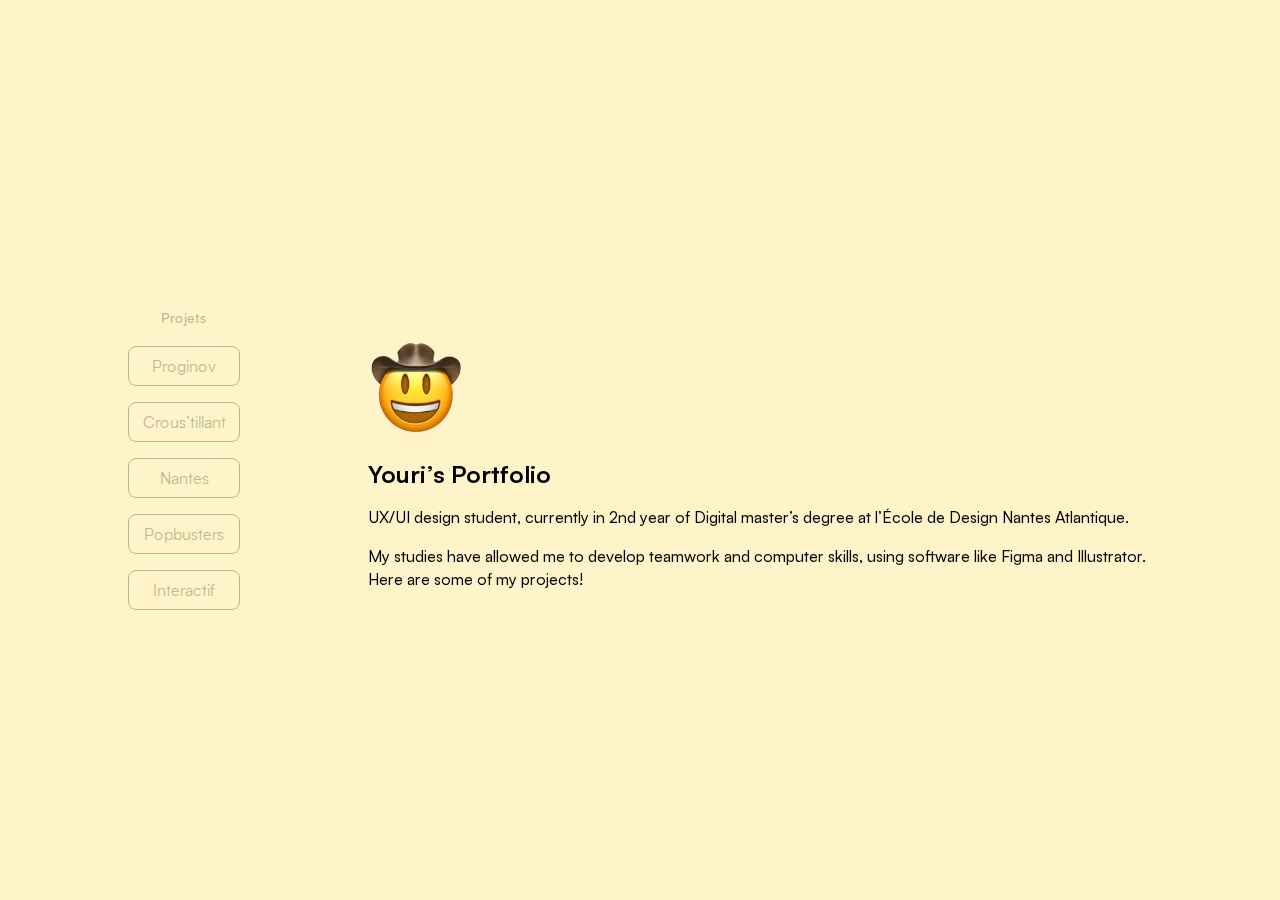
==== en/index.html @ 5139489c "english version" ====
<!DOCTYPE html>
<html lang="en">

<head>
    <meta charset="UTF-8">
    <meta http-equiv="X-UA-Compatible" content="IE=edge">
    <meta name="viewport" content="width=device-width, initial-scale=1.0">
    <link rel="shortcut icon" href="../img/icon.png" type="image/x-icon">
    <title>Youri’s Portfolio</title>
    <link rel="stylesheet" href="../styles.css">
    <script src="https://cdnjs.cloudflare.com/ajax/libs/gsap/3.11.5/gsap.min.js"></script>
</head>

<body>
    <nav>
        <ul>
            <p> <span>Projets</span> </p>
            <li><a class="anchor" href="" data-id="proginov" data-color="#b6c8de"> Proginov </a></li>
            <li><a class="anchor" href="" data-id="crous" data-color="#ffffff"> Crous’tillant </a></li>
            <li><a class="anchor" href="" data-id="nmdmp" data-color="#e6b2d1"> Nantes </a></li>
            <li><a class="anchor" href="" data-id="popbusters" data-color="#f0c2c2"> Popbusters </a></li>
            <li><a class="anchor" href="" data-id="interactive" data-color="#e0f9b0"> Interactif </a></li>
        </ul>
    </nav>

    <article>
        <img src="../img/face_with_cowboy_hat.png" alt="Cowboy Emoji">
        <h1 id="title">Youri’s Portfolio</h1>
        <p>UX/UI design student, currently in 2nd year of Digital master’s degree at l’École de Design Nantes Atlantique.</p>
        <p>My studies have allowed me to develop teamwork and computer skills, using software like Figma and Illustrator. Here are some of my projects!</p>
    </article>

    <div id="container">
        <div class="content" id="proginov">
            <h2>Proginov</h2>
            <p class="caption">Internship · September and October 2022 · 8 weeks</p>
            <a href="" target="_blank" class="link">View the website</a>
            <p>During this internship, the company asked me to design a <strong>recruitment website</strong>. I started by creating <strong>wireframes</strong> and <strong>mockups</strong> in <strong>Figma</strong> to prepare the structure of the website. Then, I <strong>developed</strong> it using HTML, PHP, CSS, and JavaScript, ensuring it was responsive to all screen sizes. I also implemented an application form allowing the company to receive candidates for multiple positions. Finally, I ensured the website was properly tested on different browsers and platforms. Additionally, I worked on some extra projects related to the website, such as graphic and promotional design.</p>
            <p>I really enjoyed this internship because it allowed me to use and develop my <strong>skills</strong> in <strong>various fields</strong>: UX and UI, obviously, but also graphic design, 3D infographics, and coding. I also significantly improved my programming skills by developing the website.</p>
            <img src="../img/proginov.jpg" alt="Project image">
        </div>
    
        <div class="content" id="crous">
            <h2>Crous’tillant</h2>
            <p class="caption">Bachelor Project (school project) · November 2022 to June 2023 · 8 months · Solo</p>
            <a href="" target="_blank" class="link">View the mockup on Figma</a>
            <p>For my final Bachelor cycle project, I chose to work on French <strong>university restaurants</strong> and imagine ways to improve their <strong>user experience</strong>. After dining in these restaurants several times, I noticed that <strong>long waiting times</strong> could prevent some students from enjoying these meals, and there was significant <strong>food waste</strong>.</p>
            <p>I thought of ways to address these issues through a <strong>mobile app</strong> and some adjustments in the restaurants. The app I envisioned allows students to get real-time information about their favorite university restaurants, such as <strong>menus</strong> and <strong>food quantities</strong>, as well as the <strong>estimated waiting time</strong> at the entrance, without having to go there and waste valuable minutes of their short lunch break. It also offers a <strong>click and collect</strong> feature in certain types of restaurants, and community members can suggest dishes they’d like to see in their favorite establishments. All these features aim to <strong>make meals easier</strong> for students without them having to rush during their short breaks, giving them a bit of control over the menus.</p>
            <p>This project was purely focused on <strong>user experience and interface design</strong>. I started by conducting extensive research in various fields and learned a lot about university restaurants. I also <strong>discussed with the team</strong> of a university restaurant to understand how they operated and which of my ideas were most feasible. Then, I imagined the app's features, organized them into menus and pages, and finally created the project’s identity and visuals.</p>
            <div class="images">
                <img src="../img/croustillant/restaurants.jpg" alt="Screenshot of the project mockup, Restaurants page"> 
                <img src="../img/croustillant/restaurant.jpg" alt="Screenshot of the project mockup, a restaurant page"> 
                <img src="../img/croustillant/paiement.jpg" alt="Screenshot of the project mockup, Payment page"> 
                <img src="../img/croustillant/communaute.jpg" alt="Screenshot of the project mockup, Community page"> 
            </div>
        </div>
    
        <div class="content" id="nmdmp">
            <h2>Nantes Métropole dans ma Poche</h2>
            <p class="caption">Iterative Project (school project) · November 2022 to February 2023 · 4 months · 4 people</p>
            <p>We worked with Nantes Métropole on this project. The city hall asked us to review the <strong>city’s app</strong> and come up with <strong>new ways to interact and navigate</strong> within it. We used the <strong>Scrum</strong> method, which involves precisely organizing the tasks each team member needs to accomplish and completing them in a short period called a “sprint” before presenting the results to the partners and incorporating their feedback to continue.</p>
            <p>We created <strong>interactive prototypes</strong> with <strong>Figma</strong> to showcase the app's envisioned features, and we used <strong>Notion</strong> to assign tasks and <strong>plan</strong> everything.</p>
            <p>Scrum is a way to quickly <strong>conceive and implement new ideas</strong> for a service. We documented our design concepts for the app and decided which ones were the best to <strong>prioritize</strong> tasks and <strong>prototype</strong> these concepts in several hours of work.</p>
            <p>This project allowed me to explore <strong>new methods</strong> of organization and ideation, as well as to work within a <strong>larger team</strong> in collaboration with a company. The managers of Nantes Métropole in My Pocket were <strong>interested</strong> in our proposals for this app designed to improve and facilitate the lives of Nantes residents, and they always provided feedback to improve our ideas.</p>
            <div class="images">
                <img src="../img/nmdmp/onboarding.jpg" alt="Screenshot of the project mockup, Welcome and Introduction pages"> 
                <img src="../img/nmdmp/accueil.jpg" alt="Screenshot of the project mockup, Main page"> 
                <img src="../img/nmdmp/map1.jpg" alt="Screenshot of the project mockup, Map"> 
                <img src="../img/nmdmp/map2.jpg" alt="Screenshot of the project mockup, details on a point of interest on the map"> 
            </div>
            <img src="../img/nmdmp/nmdmp.jpg" alt="Project image">
            <p class="credits">Project made with Jeanne Bramkamp, Emma Guiglion and Lise Pettine.</p>
        </div>

        <div class="content" id="popbusters">
            <h2>Popbusters</h2>
            <h3>Concept Store Design Project</h3>
            <p class="caption">Short project (school project) · March 2022 · 4 weeks · 2 people</p>
            <a href="https://www.figma.com/proto/fScQpJJanfPsv1Zy2GPo0R/PopBusters-%3A-UI-kit-et-maquettes?page-id=0%3A1&node-id=33-1532&starting-point-node-id=33%3A1532&t=AORgiSvgFSSacQJK-1" target="_blank" class="link">View the prototype on Figma</a>
            <p>For this project, we had to design a <strong>concept store</strong> and its website in pairs. Since we both love <strong>cinema</strong>, we decided to create a concept store linked to this art form. We then had to choose the brand’s <strong>visual identity</strong>: its logo, colors, and typography. Our inspiration came from <strong>cinema-related elements</strong> such as popcorn, films, and the red color associated with theater seats. Finally, we created the <strong>wireframes</strong> and <strong>prototype</strong> of the website.</p>
            <p>The result is a <strong>virtual concept store</strong> for blockbuster fans, where they can rent original and iconic pieces from cult films. The logo was created using <strong>Illustrator</strong>, the 3D images were made with <strong>Blender</strong>, and the prototypes were designed in <strong>Figma</strong>.</p>
            <p>During this project, I was able to express my <strong>creativity</strong> and explore themes I enjoy, while also working with 3D software. From modeling and texture creation to animation, I significantly improved my <strong>3D skills</strong> through Popbusters. I also extensively used Figma’s prototyping features to design <strong>user-friendly animations</strong>.</p>
            <img src="../img/popbusters.jpg" alt="Project image">
            <p class="credits">Project made with Augustin de Soras.</p>
            <h3>Video Creation with After Effects</h3>
            <p class="caption">After Effects (school project) · April 2022 · 4 weeks · Solo project</p>
            <p>I later had the opportunity to create a 30-second <strong>motion design</strong> video showcasing this fictional brand and all its visuals, working again with <strong>Blender</strong> and <strong>After Effects</strong>. Since I enjoy creating visual elements, animating, and editing videos, this introductory After Effects course allowed me to use some of the assets I had already created and further <strong>expand</strong> the Popbusters universe.</p>
            <div class="video">
                <div class="video__youtube" data-youtube>
                    <img src="https://i.ytimg.com/vi/KMeRdoOwNqo/maxresdefault.jpg" class="video__placeholder" />
                    <button class="video__button" data-youtube-button="https://www.youtube-nocookie.com/embed/KMeRdoOwNqo?si=0rD6cIy94Y7SiwXt"></button>
                </div>
            </div>
            <h3>3D Video Creation</h3>
            <p class="caption">Workshop Animate Your Interface (school project) · June 2023 · 3 days · 3 people</p>
            <p>A year later, I had to create a video combining real footage and special effects in three days. With my group, we decided to build upon Popbusters and made a short fictional advertisement using <strong>video compositing</strong> and 3D animated elements. This allowed me to enhance my video skills and handle the <strong>sound design</strong>, from effects to music, for this short spot, as I’m very interested in sound engineering and music creation.</p>
            <div class="video">
                <div class="video__youtube" data-youtube>
                    <img src="https://i.ytimg.com/vi/QdWxmrBs-hw/maxresdefault.jpg" class="video__placeholder" />
                    <button class="video__button" data-youtube-button="https://www.youtube-nocookie.com/embed/QdWxmrBs-hw?si=RtDqB0ObkKawFbf7"></button>
                </div>
            </div>
            <p class="credits">Project made with Augustin de Soras and Élisa Desvaux.</p>
        </div>
        
        <div class="content" id="interactive">
            <h2>Interactive Workshops</h2>
            <h3>Esprits Émotifs</h3>
            <p class="caption">Creative Coding Workshop (school project) · January 2022 · 4 days · 3 people</p>
            <p>In groups of three, we had to create a generative and interactive installation using <strong>Processing</strong>, a programming language. We explored <strong>interactive solutions</strong> and imagined a <strong>poetic universe</strong>. Our code-generated graphics were projected onto a wall, and a webcam recognized masks made for the installation. Users could pick up a mask from a table and show it to the camera. A unique graphic and musical universe was triggered depending on the mask, with each universe representing a different emotion.</p>
            <p>This playful project involved UX, graphic design, machine learning, and programming. It was very <strong>educational</strong>. I also had the opportunity to compose the installation’s <strong>music</strong>, making this intense week of work even more enjoyable.</p>
            <div class="video">
                <div class="video__youtube" data-youtube>
                    <img src="https://i.ytimg.com/vi/pBznaCTKOeM/hqdefault.jpg" class="video__placeholder" />
                    <button class="video__button" data-youtube-button="https://www.youtube-nocookie.com/embed/pBznaCTKOeM"></button>
                </div>
            </div>
            <p class="credits">Project made with Augustin de Soras and Jade Roche.</p> 
            <h3>Marmota</h3>
            <p class="caption">Arcade & Craft & Alternative Controller Workshop (school project) · January 2023 · 4 days · 5 people</p>
            <p>In the arcade workshop, we had to create an <strong>interactive game without a screen</strong> in groups of five. We were tasked with using an unconventional controller, <strong>Arduino devices</strong>, and building the game using available materials (wood, cardboard, etc.). We designed a game where players feed a marmot by grabbing fake food at the start of the path with a hand-shaped spatula and guiding it to the end as quickly as possible, avoiding obstacles and preventing the food from falling. We used light sensors, servo motors, and lots of wiring and code to build the entire game. It’s <strong>fun</strong> to play and fosters competition between players, encouraging them to beat the high score, reminiscent of old arcade games.</p>
            <p>This workshop was an opportunity to work as a team, brainstorm creative ideas for the game’s design, and improve my <strong>programming skills</strong>.</p>
            <div class="video">
                <div class="video__youtube" data-youtube>
                    <img src="https://i.ytimg.com/vi/MCeb9j1z7xY/maxresdefault.jpg" class="video__placeholder" />
                    <button class="video__button" data-youtube-button="https://www.youtube-nocookie.com/embed/MCeb9j1z7xY"></button>
                </div>
            </div>
            <p class="credits">Project made with Élisa Desvaux, Nina Doris, Baudouin Lainé and Jade Roche.</p>
            <h3>Tako</h3>
            <p class="caption">Network Workshop (school project) · May 2023 · 4 days · 6 people</p>
            <p>The Network workshop involved creating a <strong>massively multiplayer game</strong> in four days, in groups of six. The game was to run on a main screen visible to all players, with their smartphones acting as individual controllers. We designed a game where two teams compete in a tug-of-war contest. Players scan a QR code on the main screen to join a team, turning their phone into a controller to pull the rope with their team and recruit more players to tilt the balance in their favor.</p>
            <p>During this project, I enjoyed programming the node server and the web page players could access, while learning new terminal commands and deepening my back-end programming knowledge. I also used my sound design skills to create a musical atmosphere and sound effects for the game.</p>
            <div class="video">
                <div class="video__youtube" data-youtube>
                    <img src="https://i.ytimg.com/vi/xDjeeq0vn7Y/hqdefault.jpg" class="video__placeholder" />
                    <button class="video__button" data-youtube-button="https://www.youtube-nocookie.com/embed/xDjeeq0vn7Y"></button>
                </div>
            </div>
            <p class="credits">Project made with Élisa Desvaux, Aloïs Jeannin, Baudouin Lainé, Lise Pettine and Jade Roche.</p>
        </div>  
    </div>

</body>

<script src="../js.js"></script>

</html>
---- styles.css ----
@font-face {
    font-family: 'Satoshi-Variable';
    src: url('fonts/Satoshi-Variable.ttf')  format('truetype'),
         url('fonts/Satoshi-Variable.eot')  format('eot'),
         url('fonts/Satoshi-Variable.woff') format('woff');
    font-weight: 300 900;
    font-display: swap;
    font-style: normal;
}

* {
    margin: 0;
    padding: 0;
    box-sizing: border-box;
}

html {
    overflow: hidden;
}

body {
    display: flex;
    align-items: center;
    height: 100vh;
    width: 100vw;
    font-family: Satoshi-Variable, sans-serif;
    position: relative;
    overflow-x: hidden;
    background-color: #fff3ca;
}

h1, h2 {
    font-size: 1.5em;
}

h3 {
    font-size: 1.25em;
    font-weight: 550;
    margin-top: 32px;
}

#title {
    animation: title-font-animation 3s ease-out;
}

p {
    font-weight: 450;
    line-height: 145%;
}

span {
    font-size: .85rem;
    font-weight: 500;
}

strong {
    font-weight: 750;
}

.caption {
    font-weight: 350;
    opacity: 70;
    margin-top: 4px;
}

.credits {
    font-size: .85rem;
    font-weight: 350;
    opacity: 70;
    margin-top: 8px;
}

#popbusters .credits ~ .credits, #interactive .credits {
    margin-top: -24px;
}

nav {
    position: relative;
    z-index: 1;
    display: flex;
    flex-direction: column;
    align-items: start;
    gap: 16px;
    width: fit-content;
    background-color: #fff3ca;
    margin: 0px 10vw;
}

nav ul {
    list-style: none;
    margin: 0;
    padding: 0;
    display: flex;
    flex-direction: column;
    align-items: center;
    gap: 16px;
    opacity: .25;
    transition: all .25s
}

nav li {
    display: inline-block;
    width: 100%;
}

nav a {
    display: inline-block;
    color: black;
    text-decoration: none;
    text-align: center;
    padding: 8px;
    border: 1px black solid;
    border-radius: 8px;
    width: 7rem;
    height: 100%;
    transition: all .25s
}

nav:hover ul {
    opacity: 1;
}

nav a:hover {
    font-weight: 700;
}

.active {
    font-weight: 700;
    color: white;
    background-color: rgba(0, 0, 0, .75);
    opacity: 1;
}

article {
    position: fixed;
    left: calc(20vw + 7rem);
    margin-right: 10vw;
}

p {
    margin-top: 16px;
}

img {
    width: 25vw;
    margin-top: 32px;
    border-radius: 32px;
}

.images {
    display: flex;
    gap: 16px;
    flex-wrap: wrap;
    margin-top: 32px;
}

.images img {
    max-width: 240px;
    border-radius: 16px;
    margin: 0px;
}

#crous .images img {
    border: rgba(0, 0, 0, .4) solid 2px;
}

article img {
    width: 96px;
    margin-bottom: 16px;
}

#container {
    transform: translateX(100vw);
    display: flex;
    align-items: center;
    padding: 0px 10vw 0px 0px;
    height: 100%;
}

.content {
    display: none;
}

.shown-content {
    display: block;
    margin: auto;
    padding: 64px 0px;
}

.link {
    display: flex;
    align-items: center;
    width: fit-content;
    margin: 16px 0px 32px 0px;
    font-weight: 600;
    text-decoration: none;
    color: white;
    background-color: rgba(0, 0, 0, .4);
    padding: 8px 16px;
    border-radius: 32px;
    transition: all .5s;
}

.link::after {
    content: "";
    display: inline-block;
    background-image: url(img/icons/arrow-right.svg);
    color: white;
    height: 16px;
    width: 16px;
    margin-left: 6px;
    transition: all .3s;
}

.link:hover {
    background-color: rgba(0, 0, 0, .75);
}

.link:hover::after {
    transform: translateX(6px);
}

.video {
    position: relative;
    width: 100%;
    max-width: 720px;
    margin: 32px 0px;
    border-radius: 32px;
    aspect-ratio: 16/9;
}

.video__iframe {
    position: absolute;
	top: 0;
	left: 0;
	width: 100%;
	height: 100%;
}

.video__placeholder {
	width: 100%;
    position: absolute;
}

.video__youtube {
    padding-bottom: 56.23%;
    width: 100%;
    height: 0;
    overflow: hidden;
	position: relative;
    object-fit: cover;
    border-radius: 32px;
    overflow: hidden;
}

.video__button {
    background: none;
	border: 0;
	cursor: pointer;
	height: 100%;
	left: 0;
	position: absolute;
	text-indent: -9999px;
	top: 0;
	transition: transform 300ms cubic-bezier(0.175, 0.885, 0.32, 1.275);
	width: 100%;
}

.video__button:before {
    width:100%;
    height:100%;
    content: '';
    position: absolute;
    top: 50%;
    left: 50%;
    transform: translate(-50%, -50%);

    background: url(img/yt_icon_mono_light.png) no-repeat center center;
    background-size: 10%; 
    transition: all .2s;
}

.video__button:hover:before {
    background: url(img/yt_icon_rgb.png) no-repeat center center;
    background-size: 10%; 
}

.video img {
    margin: 0px 0px;
    position: absolute;
    margin: auto;
    top: 0;
    left: 0;
    right: 0;
    bottom: 0;
}

@media (max-width: 1000px) {

    body {
        flex-direction: column;
        justify-content: start;
        overflow: hidden;
        position: relative;
    }

    nav {
        box-sizing: border-box;
        position: fixed;
        z-index: 1;
        bottom: 0px;
        flex-direction: row;
        align-items: center;
        width: 100%;
        gap: 16px;
        padding: 16px 0 64px 0;
        overflow-x: auto;
    }

    ul p {
        margin-top: 0;
    }

    nav ul {
        opacity: .75;
    }

    nav ul {
        margin: 0% 15%;
        flex-direction: row;
        align-items: center;
        gap: 16px;
    }

    img {
        width: 50vw;
    }

    .images img {
        width: 100%;
    }

    article {
        padding: 10vw 10vw 32px 10vw;
        margin-right: 0px;
        left: 0px;
    }

    article img {
        margin-bottom: 16px;
    }

    #container {
        top: 10%;
        align-items: start;
        padding: 10vw 10vw 32px 10vw;
        margin: 0px;
    }

    .shown-content {
        padding: 0px 0px 128px 0px;
    }

}

@keyframes title-font-animation {
    0% {
        font-weight: 300;
    }

    70% {
        font-weight: 900;
    }

    100% {
        font-weight: bold;
    }
}
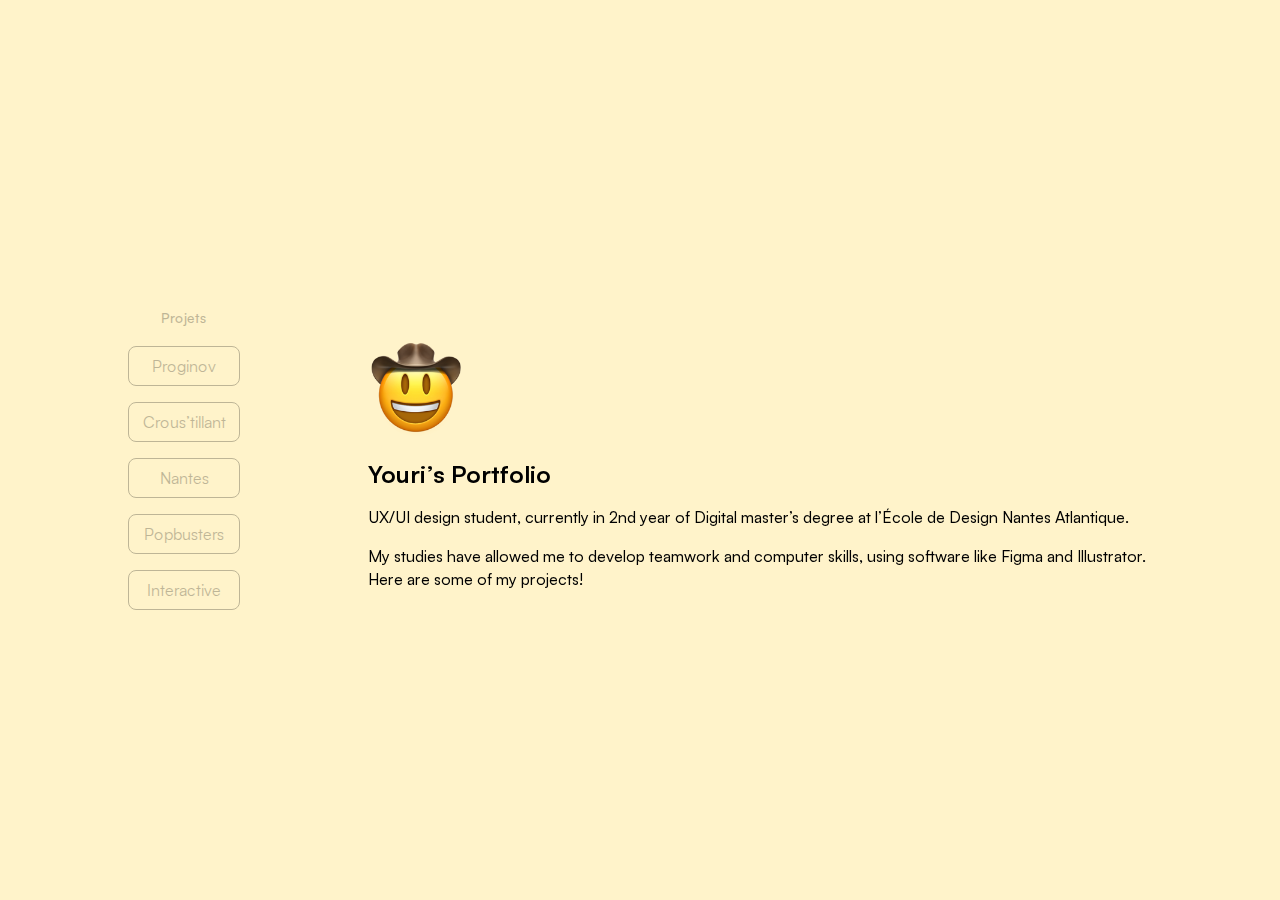
==== commit d768c2f0: "correction navbar" ====
--- a/en/index.html
+++ b/en/index.html
@@ -19,7 +19,7 @@
             <li><a class="anchor" href="" data-id="crous" data-color="#ffffff"> Crous’tillant </a></li>
             <li><a class="anchor" href="" data-id="nmdmp" data-color="#e6b2d1"> Nantes </a></li>
             <li><a class="anchor" href="" data-id="popbusters" data-color="#f0c2c2"> Popbusters </a></li>
-            <li><a class="anchor" href="" data-id="interactive" data-color="#e0f9b0"> Interactif </a></li>
+            <li><a class="anchor" href="" data-id="interactive" data-color="#e0f9b0"> Interactive </a></li>
         </ul>
     </nav>
 
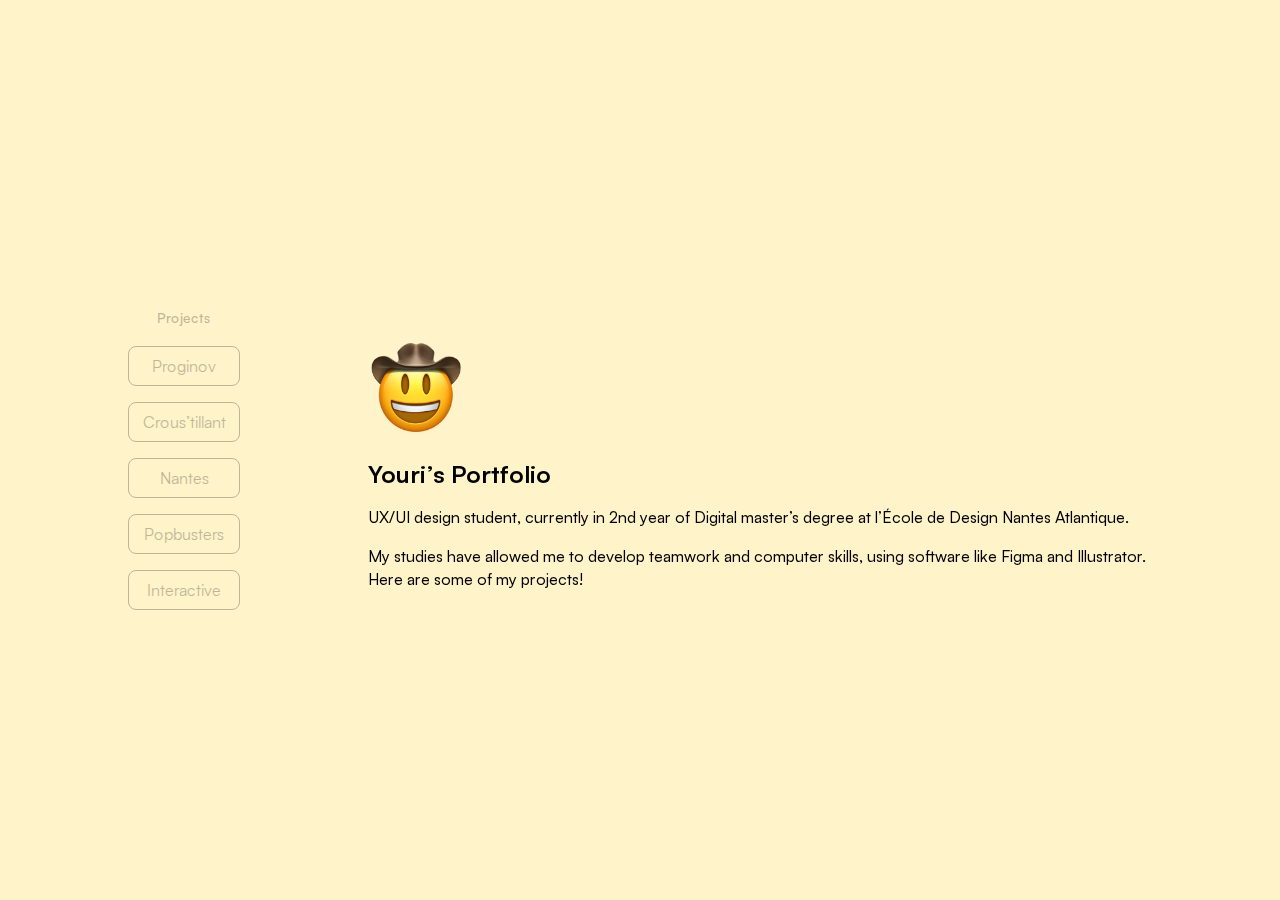
==== commit 4692f60a: "correction navbar 2" ====
--- a/en/index.html
+++ b/en/index.html
@@ -14,7 +14,7 @@
 <body>
     <nav>
         <ul>
-            <p> <span>Projets</span> </p>
+            <p> <span>Projects</span> </p>
             <li><a class="anchor" href="" data-id="proginov" data-color="#b6c8de"> Proginov </a></li>
             <li><a class="anchor" href="" data-id="crous" data-color="#ffffff"> Crous’tillant </a></li>
             <li><a class="anchor" href="" data-id="nmdmp" data-color="#e6b2d1"> Nantes </a></li>
